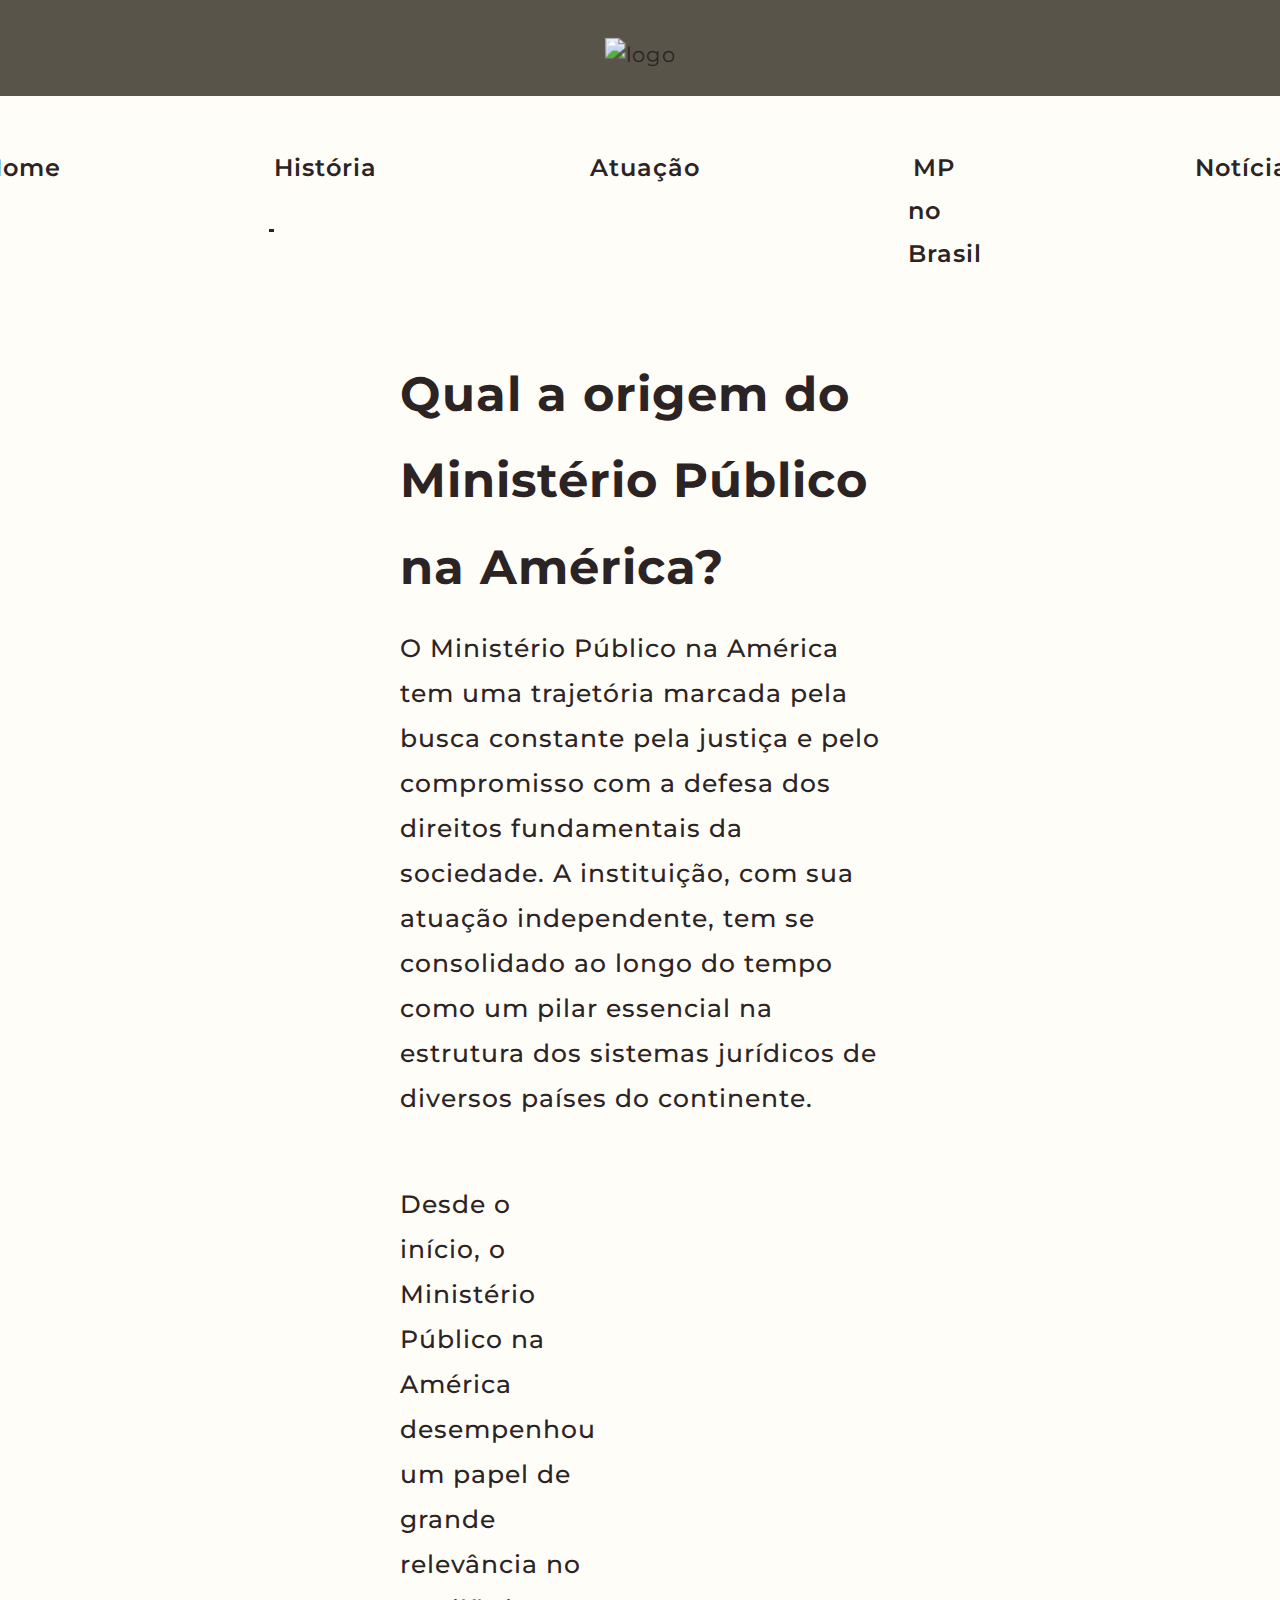
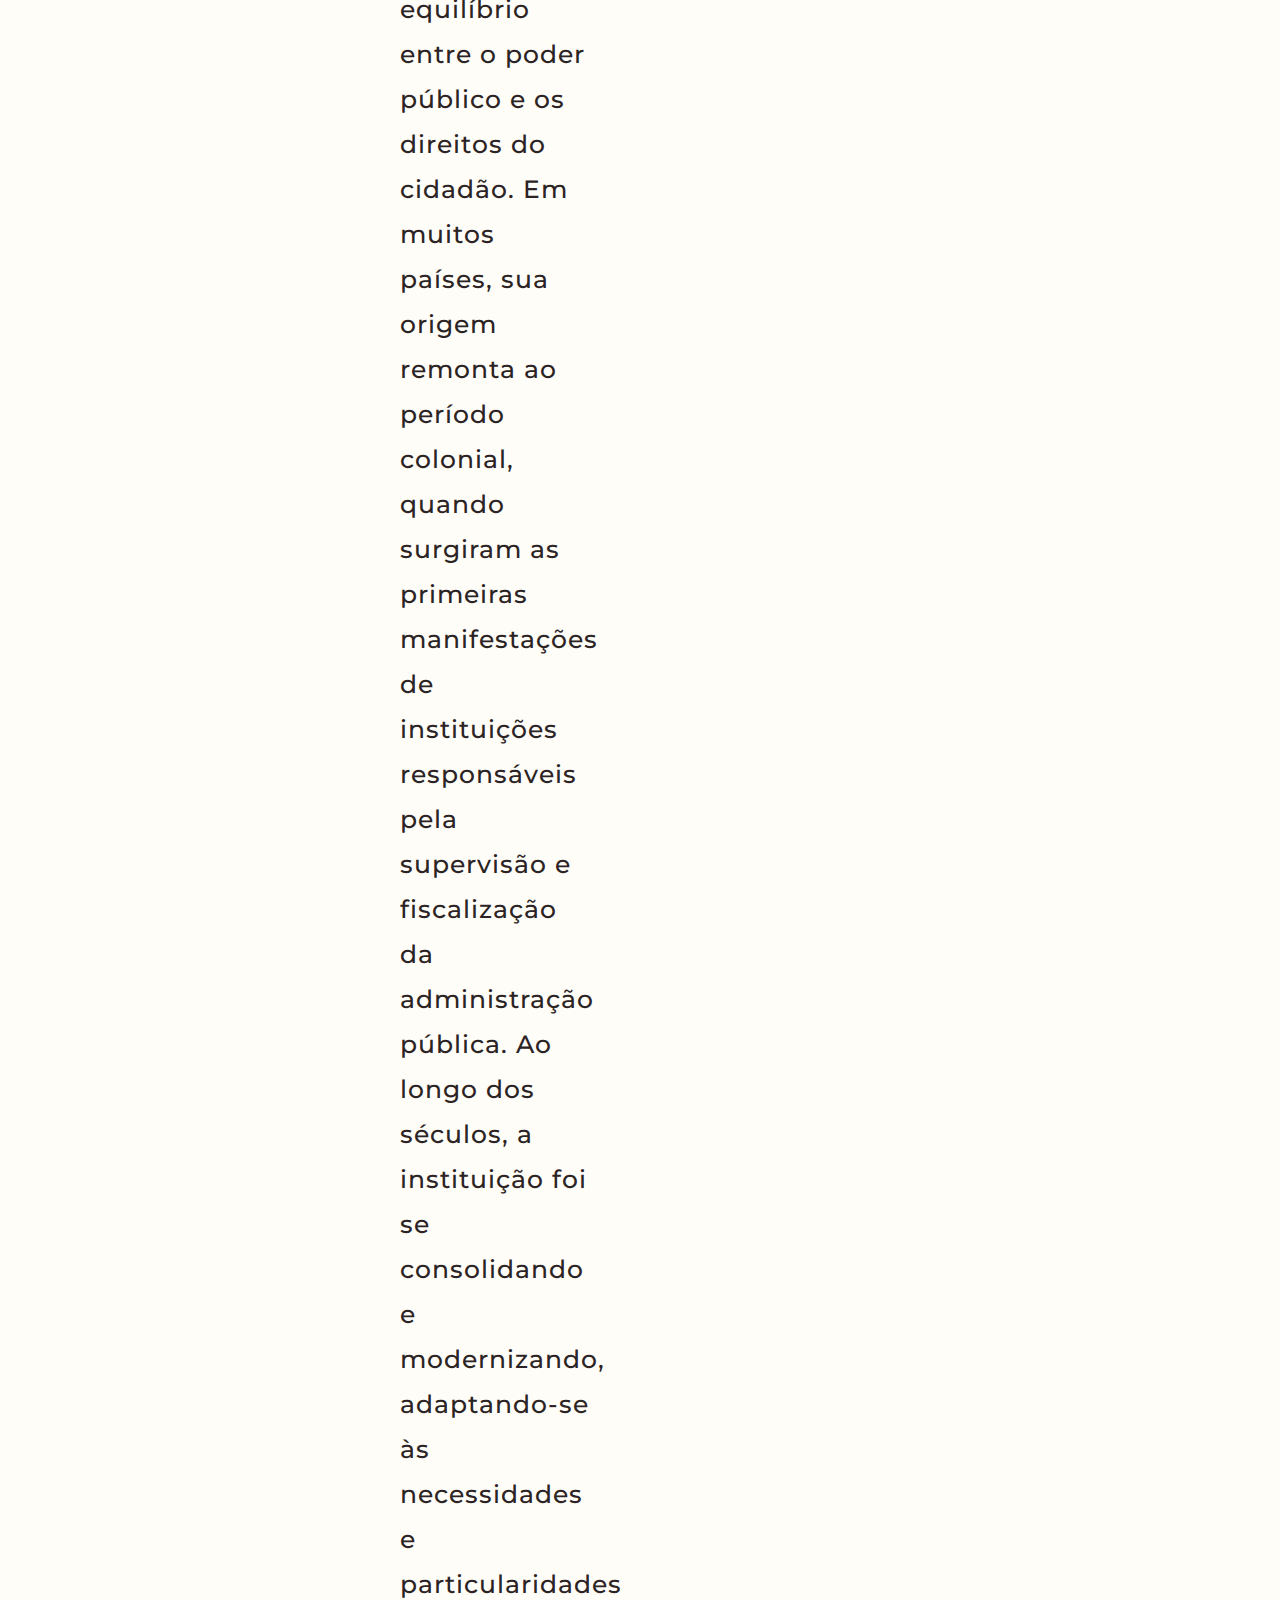
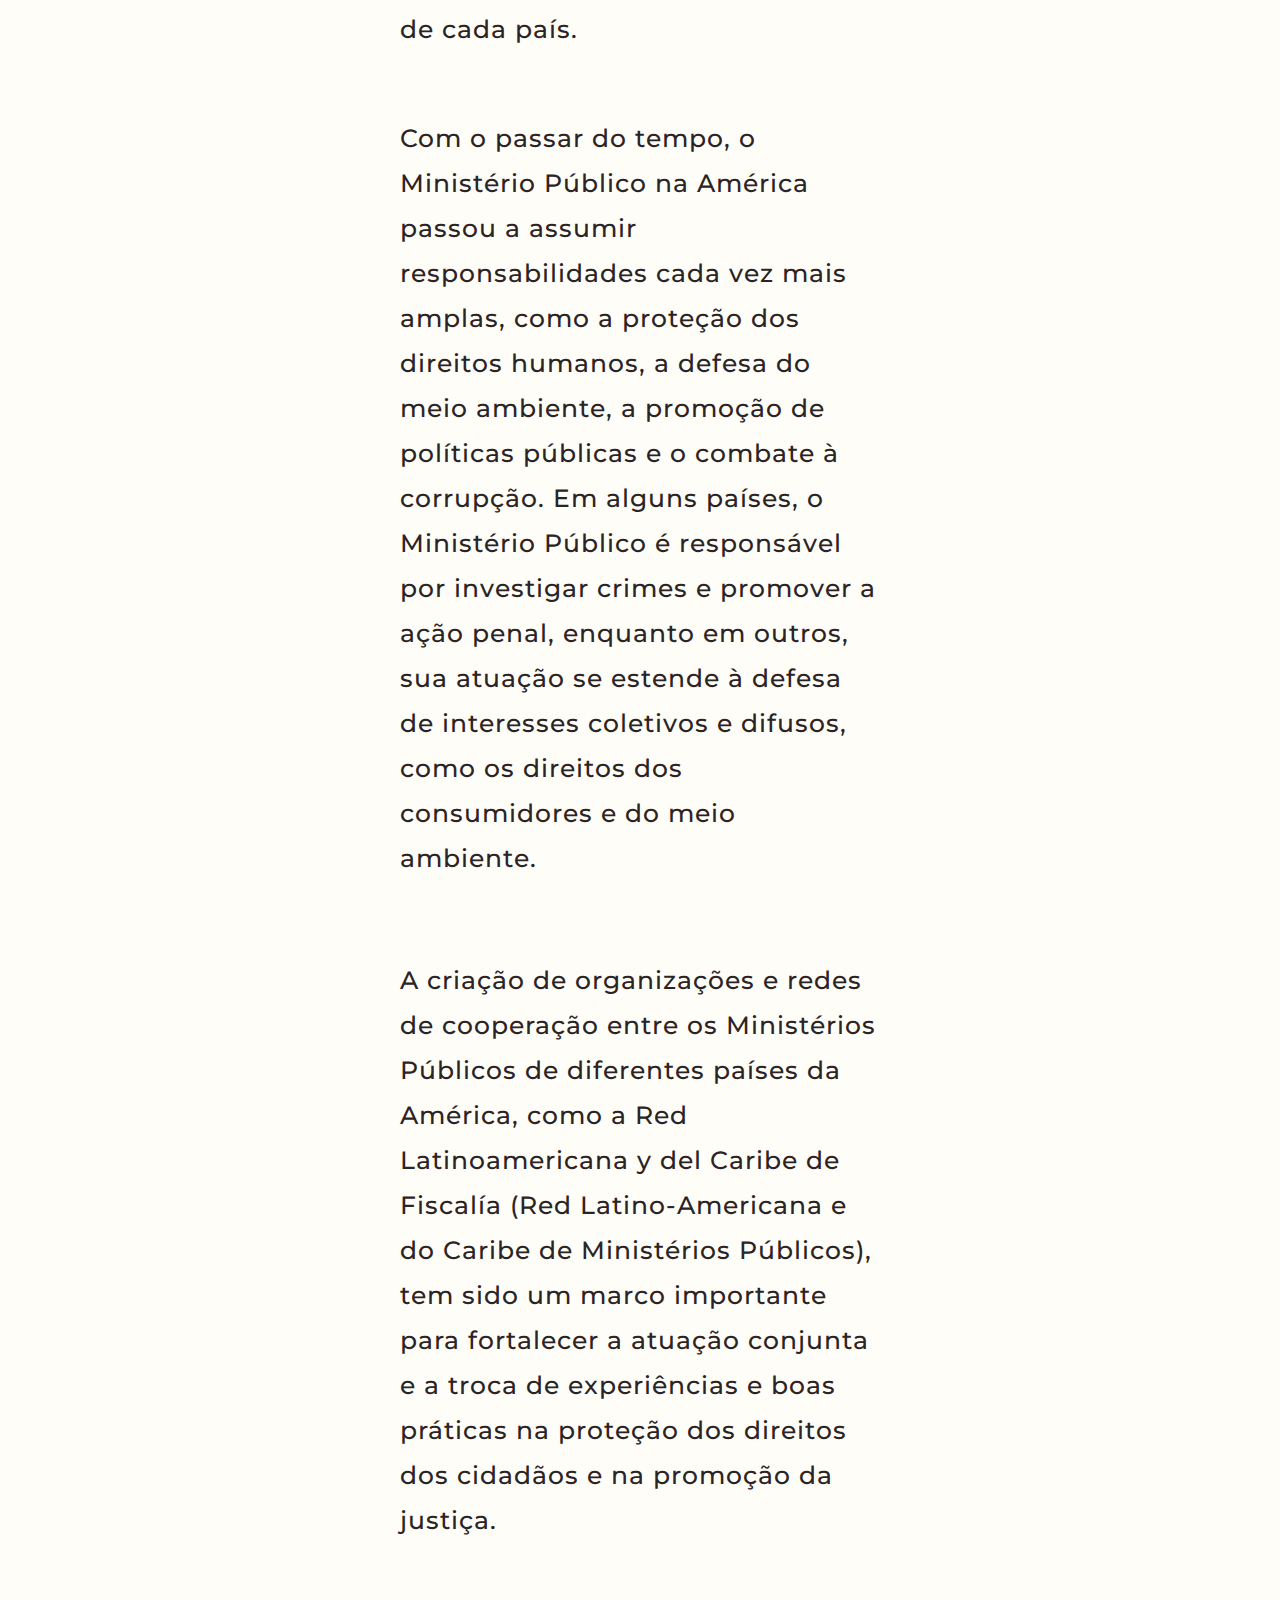
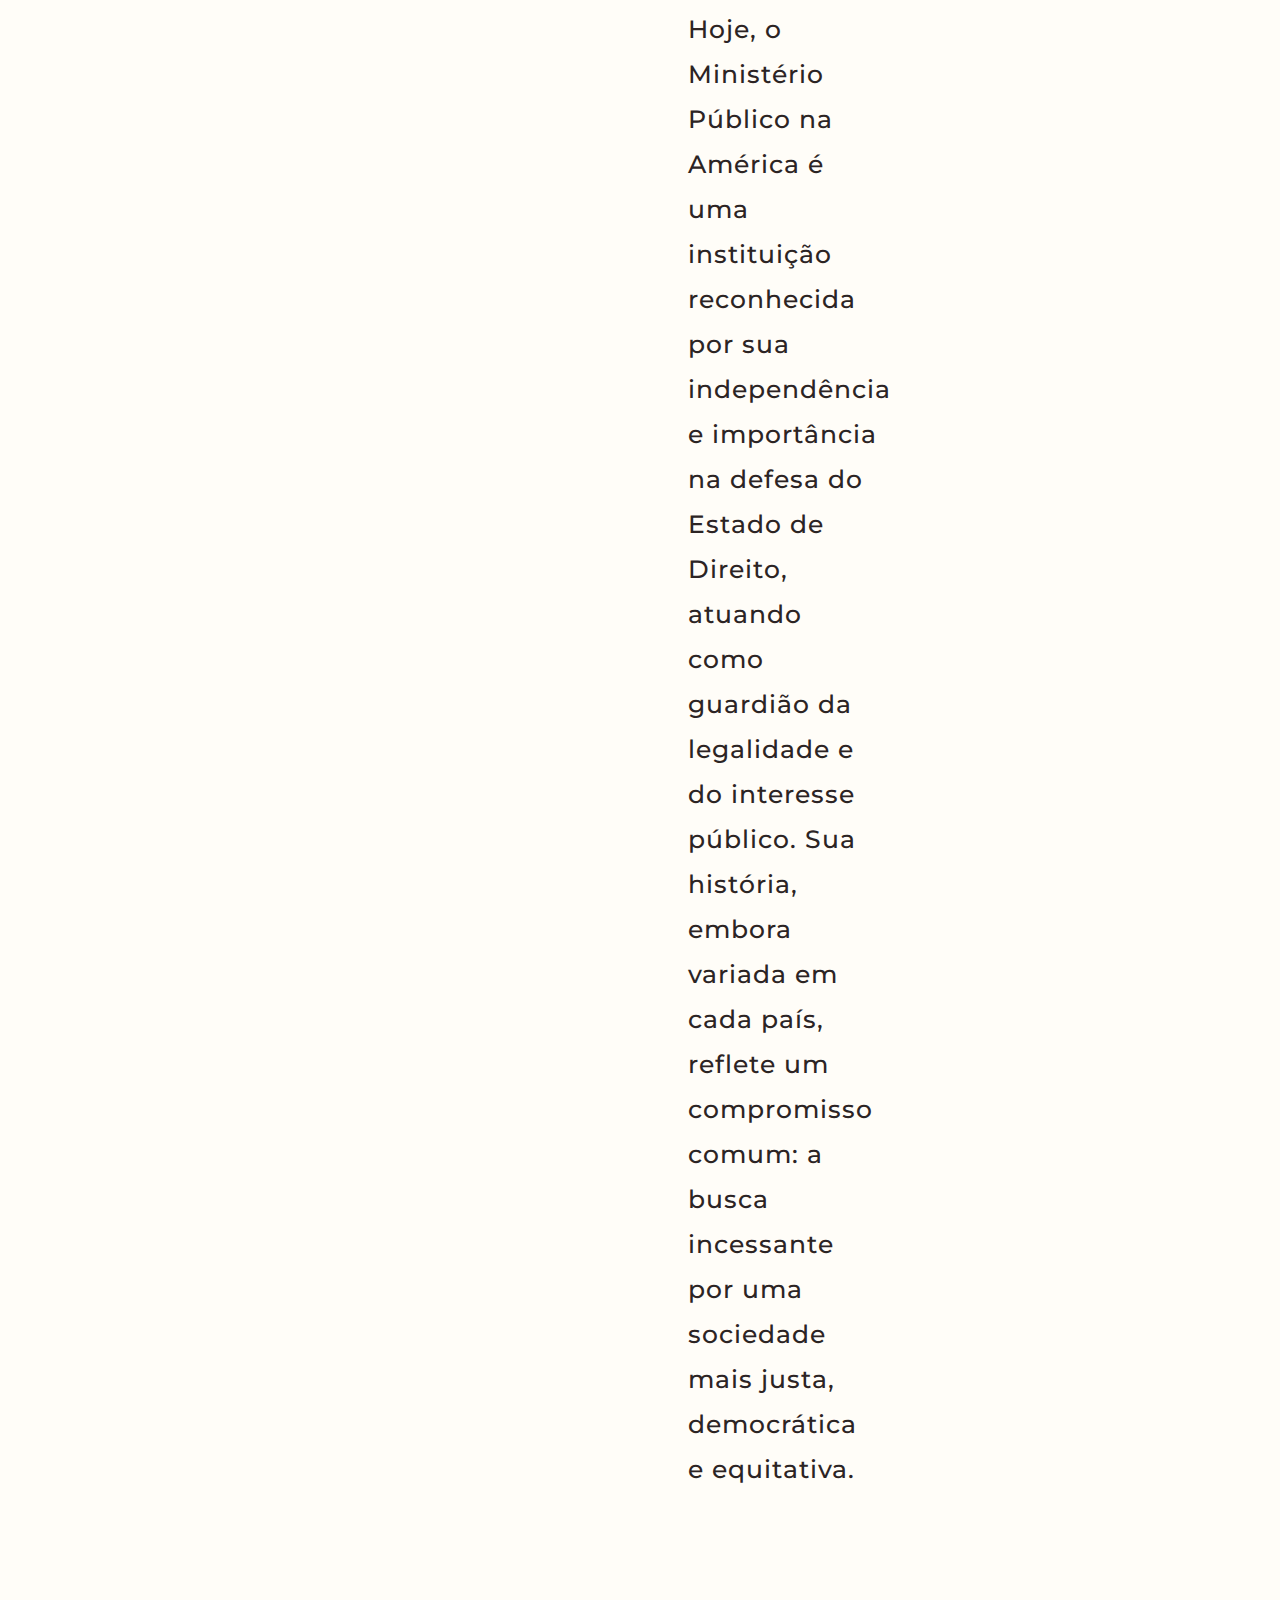
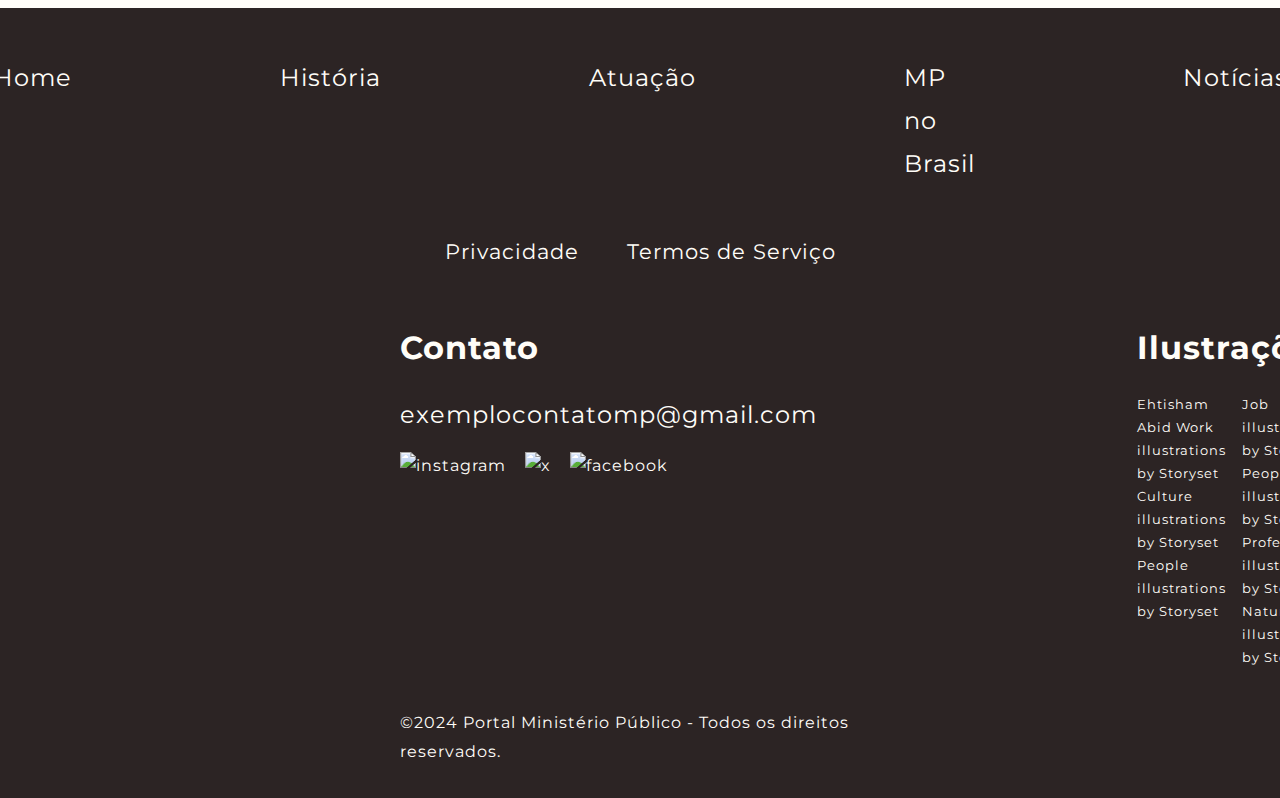
==== pages/historia.html @ 8041ede0 "adicionando páginas e suas estilizações" ====
<!DOCTYPE html>
<html lang="pt-br">

<head>
    <meta charset="UTF-8">
    <meta name="viewport" content="width=device-width, initial-scale=1.0">
    <title>Portal Ministério Público</title>
    <link rel="icon" href="../img/quadra (1).png" type="image/png">
    <link rel="stylesheet" href="../style/historia.css">
</head>

<body>
    <header>
        <div class="header">
            <img src="../img/logo.svg" alt="logo">
        </div>
    </header>

    <section id="hero_content">
        <section class="hero">
            <div class="hero_pages">
                <nav>
                    <ul class="nav_links">
                        <li><a href="home.html">Home</a></li>
                        <li><a href="historia.html" class="active">História</a></li>
                        <li><a href="atuacao.html">Atuação</a></li>
                        <li><a href="mp_brasil.html">MP no Brasil</a></li>
                        <li><a href="noticias.html">Notícias</a></li>
                    </ul>
                </nav>
            </div>
        </section>
    
        <h1>Qual a origem do Ministério Público na América?</h1>
        <div class="paragraph_1">
            <p>O Ministério Público na América tem uma trajetória marcada pela busca constante pela justiça e pelo compromisso com a defesa dos direitos fundamentais da sociedade. A instituição, com sua atuação independente, tem se consolidado ao longo do tempo como um pilar essencial na estrutura dos sistemas jurídicos de diversos países do continente.</p>
            &nbsp;
        </div>

        <div class="paragraph_2">
            <div class="paragraph_2_text">
                <p>Desde o início, o Ministério Público na América desempenhou um papel de grande relevância no equilíbrio entre o poder público e os direitos do cidadão. Em muitos países, sua origem remonta ao período colonial, quando surgiram as primeiras manifestações de instituições responsáveis pela supervisão e fiscalização da administração pública. Ao longo dos séculos, a instituição foi se consolidando e modernizando, adaptando-se às necessidades e particularidades de cada país.</p>
            </div>
            <div class="image_p2">
                <img src="../img/Team goals-pana (1).svg" alt="">
            </div>
        </div>

        <div class="paragraph_3_4">
            <p>Com o passar do tempo, o Ministério Público na América passou a assumir responsabilidades cada vez mais amplas, como a proteção dos direitos humanos, a defesa do meio ambiente, a promoção de políticas públicas e o combate à corrupção. Em alguns países, o Ministério Público é responsável por investigar crimes e promover a ação penal, enquanto em outros, sua atuação se estende à defesa de interesses coletivos e difusos, como os direitos dos consumidores e do meio ambiente.</p>
            <p>&nbsp;</p>
            <p>A criação de organizações e redes de cooperação entre os Ministérios Públicos de diferentes países da América, como a Red Latinoamericana y del Caribe de Fiscalía (Red Latino-Americana e do Caribe de Ministérios Públicos), tem sido um marco importante para fortalecer a atuação conjunta e a troca de experiências e boas práticas na proteção dos direitos dos cidadãos e na promoção da justiça.</p>
        </div>

        <div class="paragraph_5">
            <div class="image_p5">
                <img src="../img/Lawyer-pana.svg" alt="">
            </div>
            <div class="paragraph_5_text">
                <p>Hoje, o Ministério Público na América é uma instituição reconhecida por sua independência e importância na defesa do Estado de Direito, atuando como guardião da legalidade e do interesse público. Sua história, embora variada em cada país, reflete um compromisso comum: a busca incessante por uma sociedade mais justa, democrática e equitativa.</p>
            </div>
        </div>
    </section>
    

    <footer class="footer">
        <div class="footer_pages">
            <nav>
                <ul class="footer_nav_links">
                    <a href="home.html">Home</a>
                    <a href="historia.html">História</a>
                    <a href="atuacao.html">Atuação</a>
                    <a href="mp_brasil.html">MP no Brasil</a>
                    <a href="noticias.html">Notícias</a>
                </ul>
            </nav>
        </div>

        <div class="privacy_terms">
            <a href="#">Privacidade</a>
            <a href="#">Termos de Serviço</a>
        </div>

        <section class="contact_credits">
            <div class="contact">
                <h1>Contato</h1>
                <p>exemplocontatomp@gmail.com</p>
                
                <div class="media">
                    <div class="media1">
                        <a href="#">
                            <img src="../img/instagram.svg" alt="instagram">
                        </a>
                    </div>
                    <div class="media2">
                        <a href="#">
                            <img src="../img/twitter.svg" alt="x">
                        </a>
                    </div>
                    <div class="media3">
                        <a href="#">
                            <img src="../img/facebook.svg" alt="facebook">
                        </a>
                    </div>
                </div>
            </div>

            <div class="credits">
                <h1>Ilustrações por:</h1>
                <div class="credits_links">
                    <div class="pt_1">
                        <a href="https://www.flaticon.com/br/autores/ehtisham-abid" title="Ehtisham Abid">Ehtisham Abid</a>
                        <a href="https://storyset.com/work">Work illustrations by Storyset</a>
                        <a href="https://storyset.com/culture">Culture illustrations by Storyset</a>
                        <a href="https://storyset.com/people">People illustrations by Storyset</a>
                    </div>
                    <div class="pt_2">
                        <a href="https://storyset.com/job">Job illustrations by Storyset</a>
                        <a href="https://storyset.com/people">People illustrations by Storyset</a>
                        <a href="https://storyset.com/professional">Professional illustrations by Storyset</a>
                        <a href="https://storyset.com/nature">Nature illustrations by Storyset</a>
                    </div>
    
                    <div class="pt_3">
                        <a href="https://storyset.com/money">Money illustrations by Storyset</a>
                        <a href="https://storyset.com/education">Education illustrations by Storyset</a>
                        <a href="https://storyset.com/security">Security illustrations by Storyset</a>
                    </div>
                </div>
            </div>
        </section>

        <div class="final">
            <img src="../img/logo.svg" alt="" class="footer_logo">
            <p>&copy2024 Portal Ministério Público - Todos os direitos reservados.</p>
        </div>
    </footer>
</body>
</html>
---- style/historia.css ----
@import url('https://fonts.googleapis.com/css2?family=Kablammo&family=Kreon:wght@300..700&family=Montserrat:ital,wght@0,100..900;1,100..900&display=swap');

/* Reset basico */
* {
    margin: 0;
    padding: 0;
    box-sizing: border-box;
}


body {
    background-color: #FFFDF8;
    color: #2C2424;
    font-family: "Montserrat", sans-serif;
    letter-spacing: 1px;
    line-height: 1.8;
}


header {
    background-color: #595449;
    height: 6rem;
    align-items: center;
    justify-content: center;
    display: flex;
}


.header {
    margin-top: 1rem;
    transform: scale(1.3);
}


#hero_content {
    padding: 3.125rem 25rem 6.25rem 25rem; /* cima, direita, baixo, esquerda */
}


nav ul {
    list-style: none;
    display: flex;
    justify-content: center;
    gap: 13rem;
}


nav ul li a {
    text-decoration: none;
    color: #2C2424;
    font-weight: 600;
    font-size: 1.50rem;
}


/* CSS para o Sublinhado Deslizante */
.nav_links a {
    position: relative;
    color: #2C2424; /* Cor do texto */
    text-decoration: none;
    padding: 5px;
    transition: color 0.3s ease; /* Transição para a cor do texto */
}


.nav_links a::after {
    content: '';
    position: absolute;
    left: 0;
    bottom: -2px; /* Posiciona a linha abaixo do texto */
    width: 100%;
    height: 3px; /* Espessura da linha */
    background: #2C2424; /* Cor da linha */
    transform: scaleX(0); /* Inicia invisível */
    transition: transform 0.3s ease; /* Transição suave */
}


/* Exibe a linha ao passar o mouse */
.nav_links a:hover::after {
    transform: scaleX(1);
}


/* Mantém a linha visível para o link ativo */
.nav_links a.active::after {
    transform: scaleX(1); /* Mantém o sublinhado */
}


/* Mudança de cor ao passar o mouse */
.nav_links a:hover {
    color: #2C2424;
}


/* Opcional: Muda a cor do texto para o link ativo */
.nav_links a.active {
    color: #2C2424;
}


#hero_content h1 {
    font-size: 3rem;
    margin-top: 2rem;
    margin-bottom: 1rem;
}


.paragraph_1 {
    font-size: 1.5625rem;
    font-weight: 500;
}


.paragraph_2 {
    display: flex;
    gap: 12rem;
    margin-bottom: 3rem;
}


.paragraph_2_text {
    font-size: 1.5625rem;
    font-weight: 500;
    width: 40%;
}


.image_p2 {
    width: 45%;
    height: auto;
}


.paragraph_3_4 {
    font-size: 1.5625rem;
    font-weight: 500;
}


.paragraph_5 {
    display: flex;
    gap: 17rem;
    margin-top: 4rem;
}



.image_p5 {
    width: 40%;
    height: auto;
}


.paragraph_5_text {
    font-size: 1.5625rem;
    font-weight: 500;
    width: 40%;
}



.footer {
    background-color: #2C2424;
    color: #FFFDF8;
    padding: 3rem 25rem 1rem 25rem;
}


.footer a {
    color: #FFFDF8;
    text-decoration: none;
}


.footer a:hover {
    text-decoration: underline;
}


.footer_nav_links a {
    font-size: 1.5rem;
}


.privacy_terms {
    margin-top: 3rem;
    display: flex;
    align-items: center;
    justify-content: center;
    gap: 3rem;
    font-size: 1.3rem;
}


.contact_credits {
    display: flex;
    gap: 20rem;
    margin-top: 3rem;
}


.contact p {
    font-size: 1.5rem;
}


.contact h1, p {
    margin-bottom: 1rem;
}


.media {
    display: flex;
    text-decoration: none;
    gap: 1.2rem;
}


.media img {
    height: 3rem;
}


.credits h1 {
    margin-bottom: 1rem;
}


.credits_links {
    display: flex;
    gap: 1rem;
    font-size: 0.8rem;
}


.final {
    display: grid;
    place-items: center; /* Centraliza horizontal e verticalmente */
    margin-top: 2rem;
}


.final img {
    transform: scale(1.2);
    margin-bottom: 0.5rem;
}
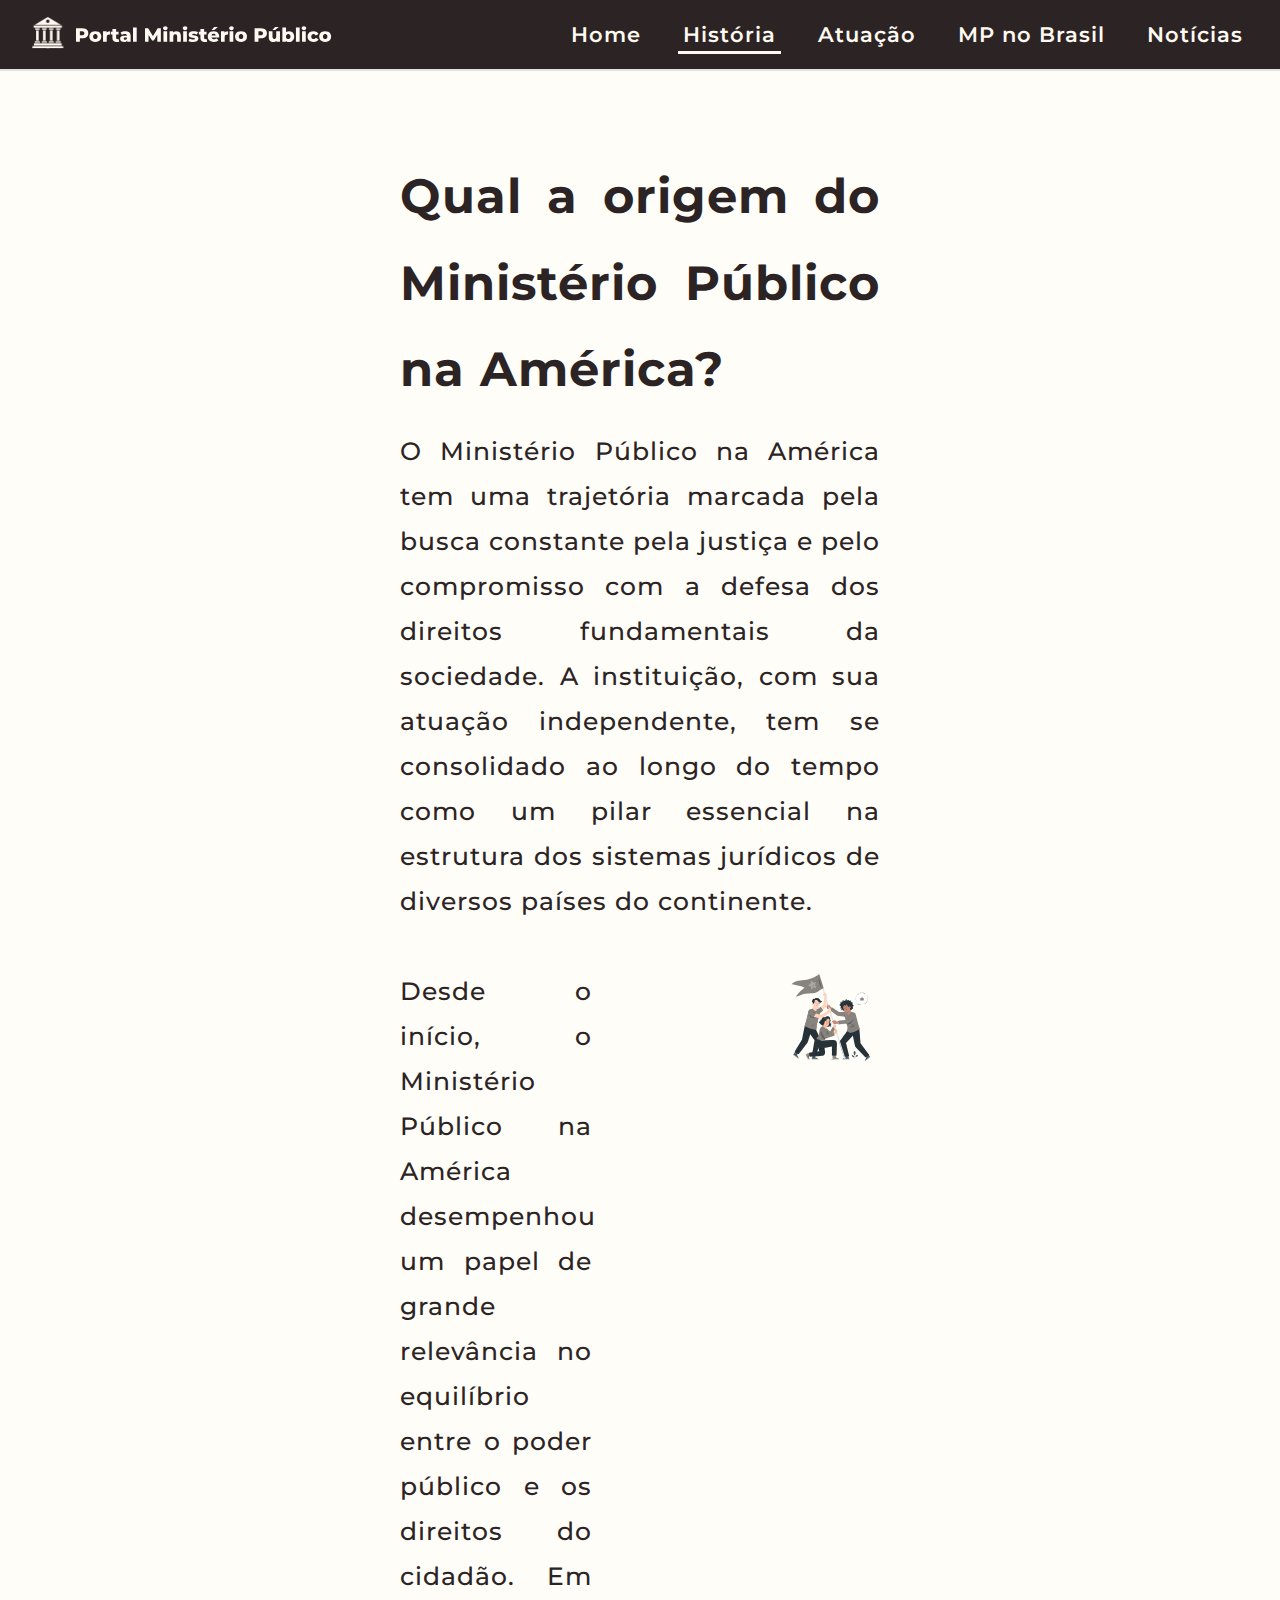
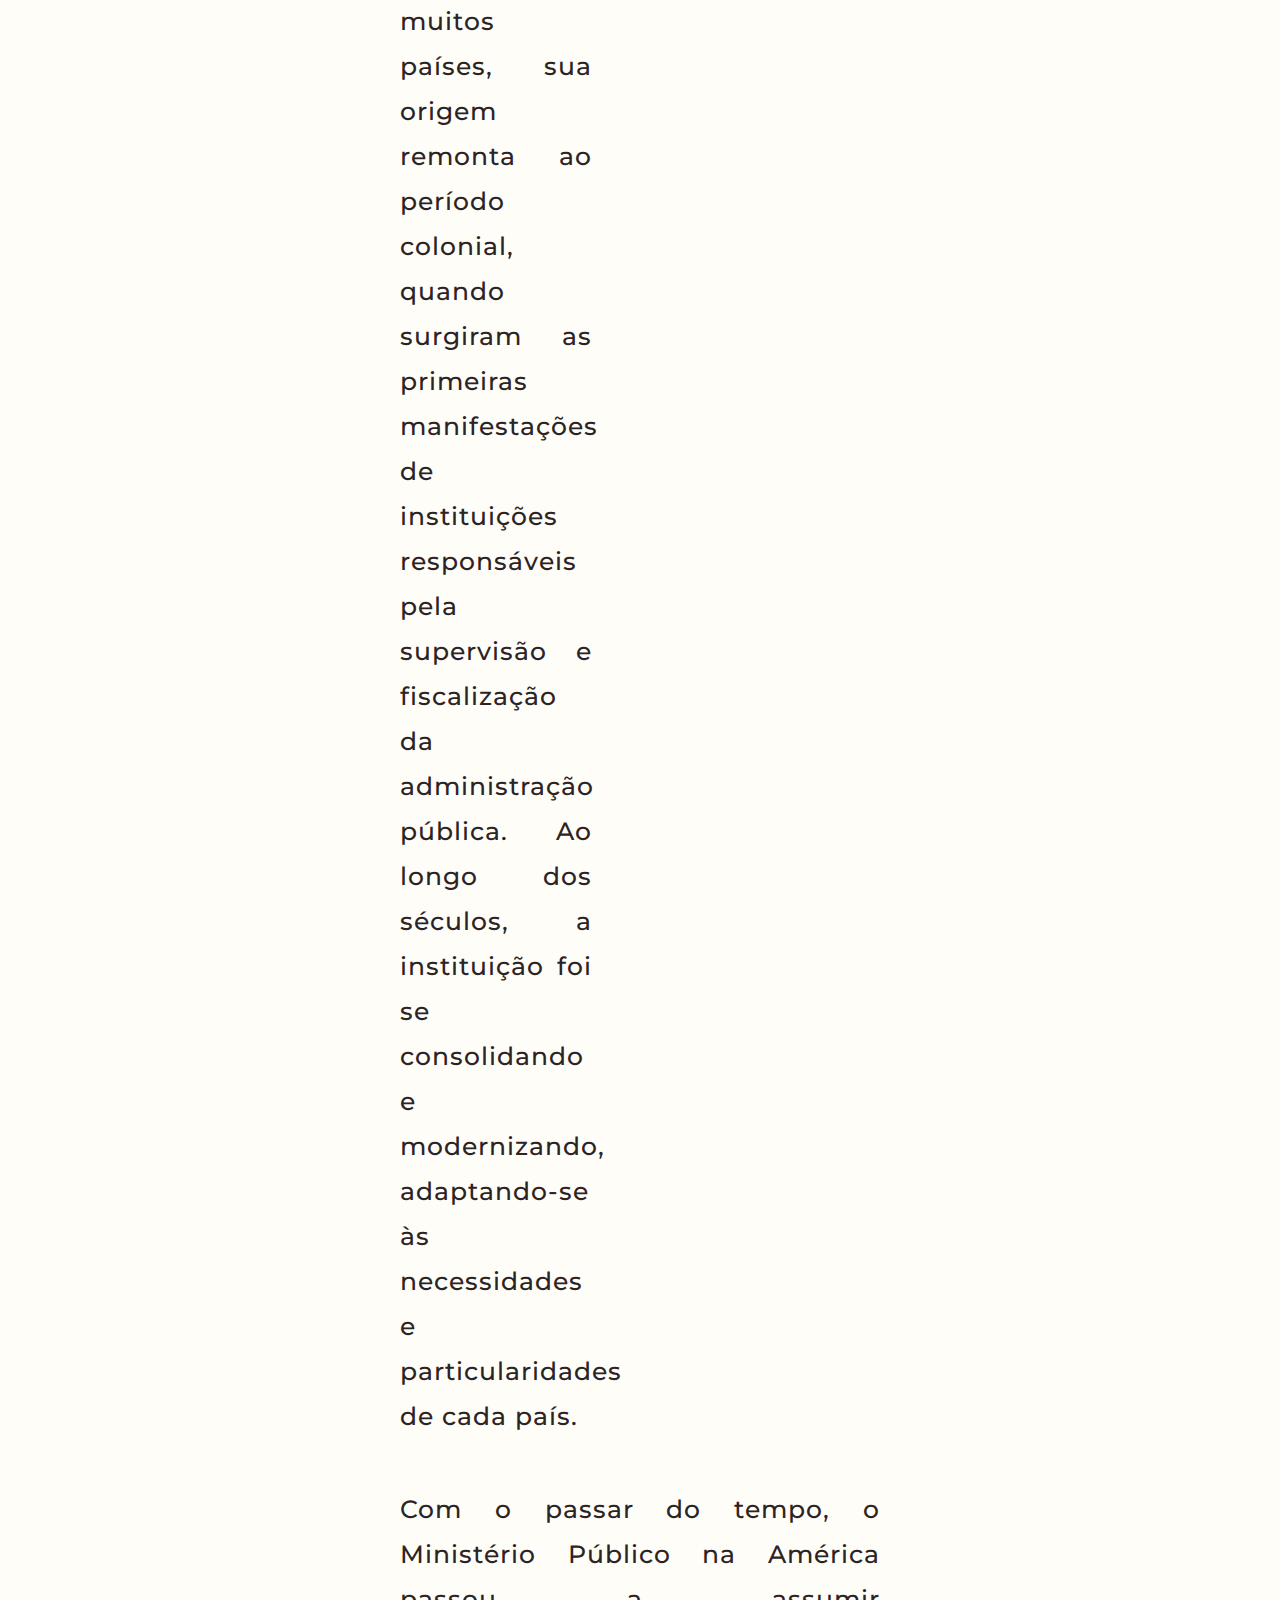
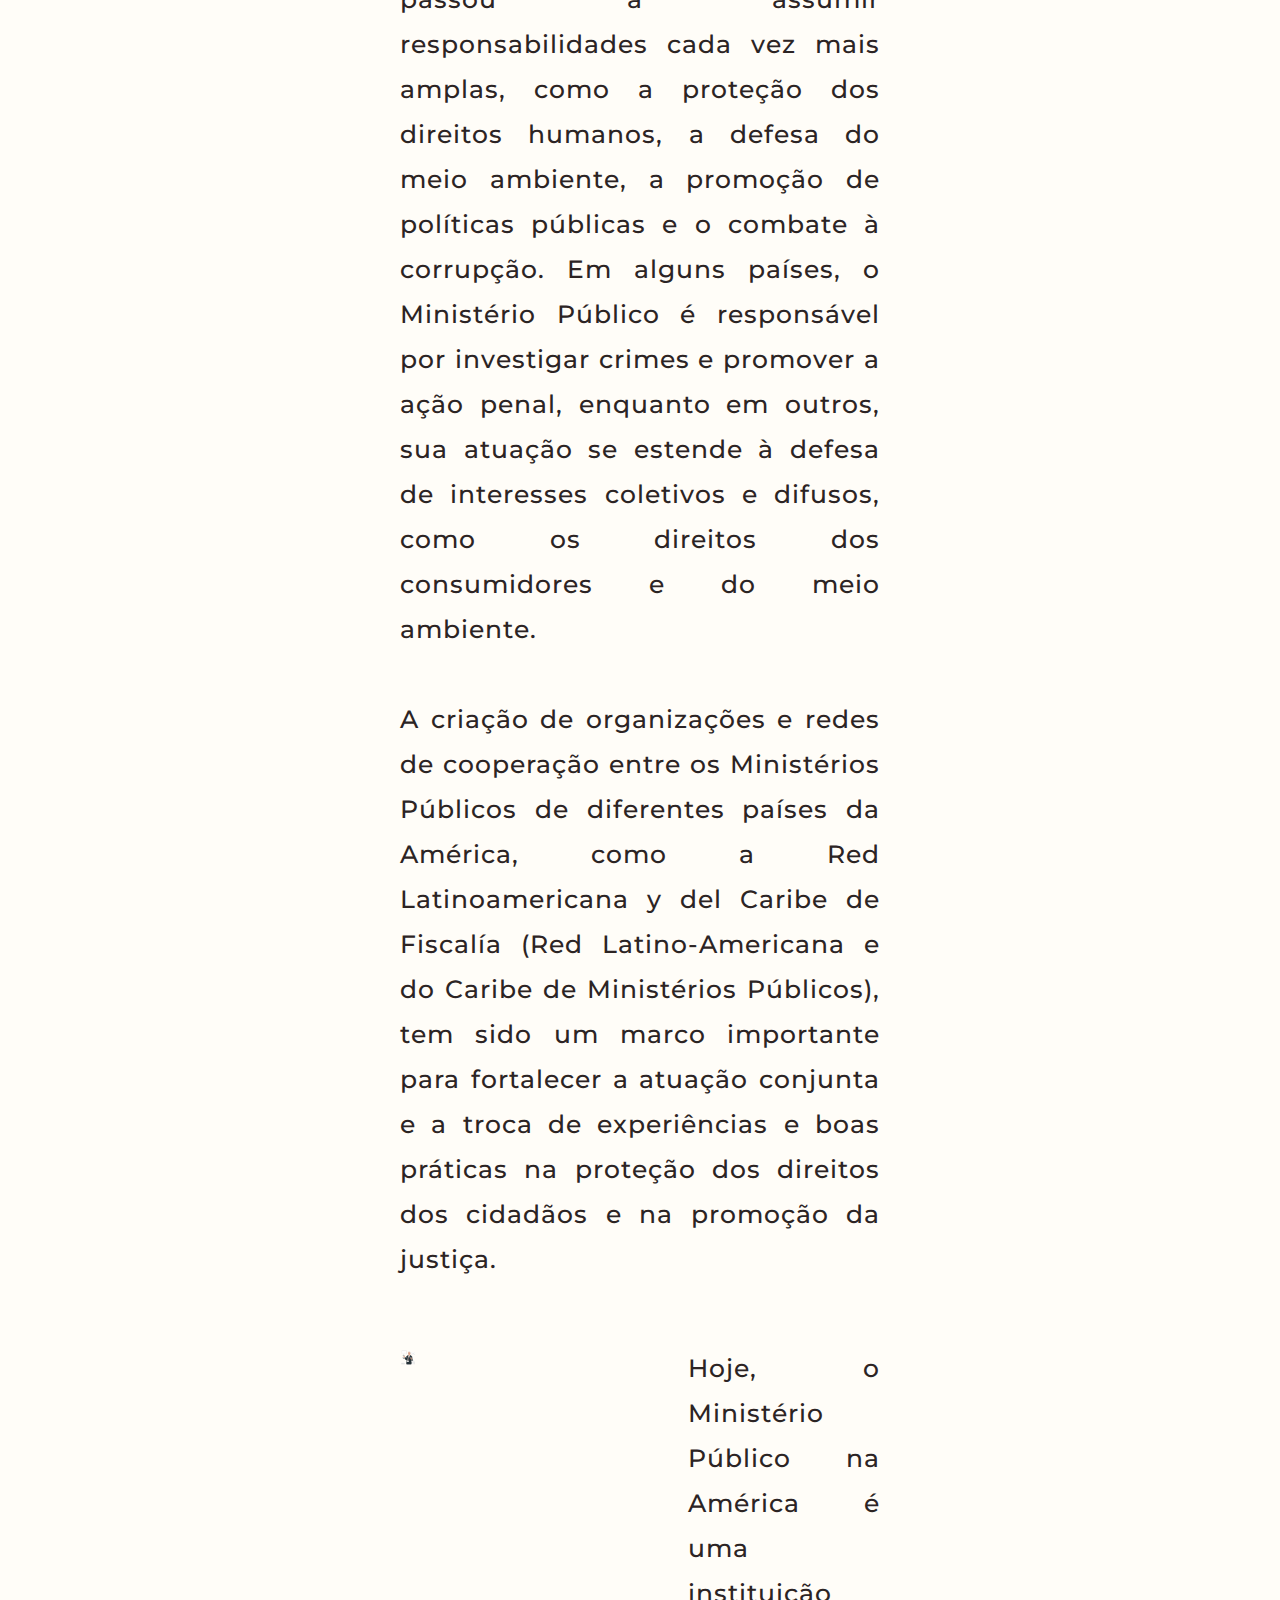
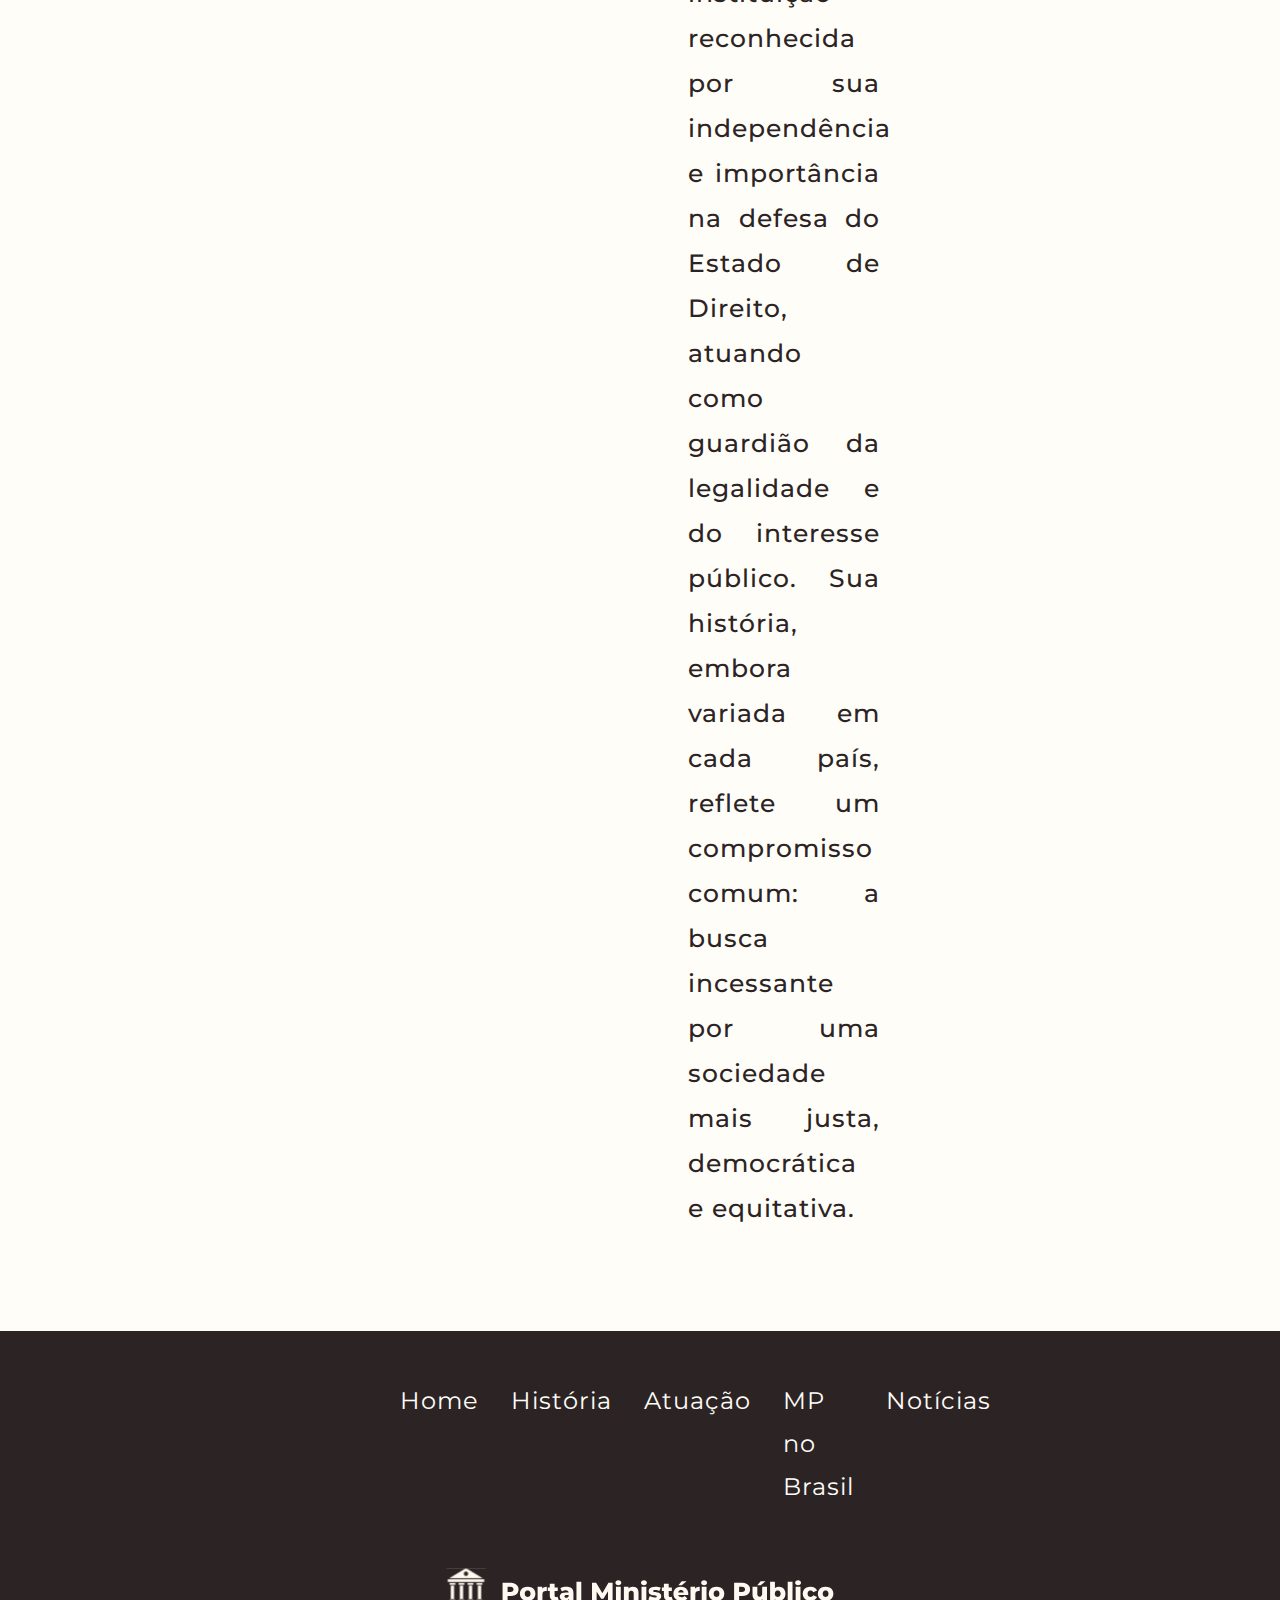
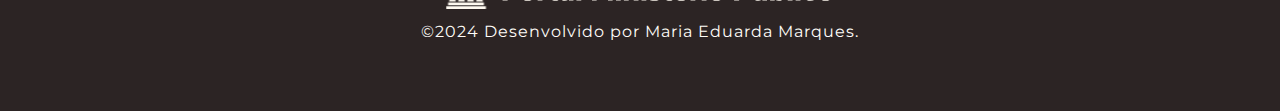
==== commit af98c3a1: "pages html" ====
--- a/pages/historia.html
+++ b/pages/historia.html
@@ -12,25 +12,20 @@
 <body>
     <header>
         <div class="header">
-            <img src="../img/logo.svg" alt="logo">
+            <img src="../img/logo.svg" alt="logo" class="logo">
+            <nav>
+                <ul class="nav_links">
+                    <li><a href="home.html">Home</a></li>
+                    <li><a href="historia.html" class="active">História</a></li>
+                    <li><a href="atuacao.html">Atuação</a></li>
+                    <li><a href="mp_brasil.html">MP no Brasil</a></li>
+                    <li><a href="noticias.html">Notícias</a></li>
+                </ul>
+            </nav>
         </div>
     </header>
 
     <section id="hero_content">
-        <section class="hero">
-            <div class="hero_pages">
-                <nav>
-                    <ul class="nav_links">
-                        <li><a href="home.html">Home</a></li>
-                        <li><a href="historia.html" class="active">História</a></li>
-                        <li><a href="atuacao.html">Atuação</a></li>
-                        <li><a href="mp_brasil.html">MP no Brasil</a></li>
-                        <li><a href="noticias.html">Notícias</a></li>
-                    </ul>
-                </nav>
-            </div>
-        </section>
-    
         <h1>Qual a origem do Ministério Público na América?</h1>
         <div class="paragraph_1">
             <p>O Ministério Público na América tem uma trajetória marcada pela busca constante pela justiça e pelo compromisso com a defesa dos direitos fundamentais da sociedade. A instituição, com sua atuação independente, tem se consolidado ao longo do tempo como um pilar essencial na estrutura dos sistemas jurídicos de diversos países do continente.</p>
@@ -76,63 +71,9 @@
             </nav>
         </div>
 
-        <div class="privacy_terms">
-            <a href="#">Privacidade</a>
-            <a href="#">Termos de Serviço</a>
-        </div>
-
-        <section class="contact_credits">
-            <div class="contact">
-                <h1>Contato</h1>
-                <p>exemplocontatomp@gmail.com</p>
-                
-                <div class="media">
-                    <div class="media1">
-                        <a href="#">
-                            <img src="../img/instagram.svg" alt="instagram">
-                        </a>
-                    </div>
-                    <div class="media2">
-                        <a href="#">
-                            <img src="../img/twitter.svg" alt="x">
-                        </a>
-                    </div>
-                    <div class="media3">
-                        <a href="#">
-                            <img src="../img/facebook.svg" alt="facebook">
-                        </a>
-                    </div>
-                </div>
-            </div>
-
-            <div class="credits">
-                <h1>Ilustrações por:</h1>
-                <div class="credits_links">
-                    <div class="pt_1">
-                        <a href="https://www.flaticon.com/br/autores/ehtisham-abid" title="Ehtisham Abid">Ehtisham Abid</a>
-                        <a href="https://storyset.com/work">Work illustrations by Storyset</a>
-                        <a href="https://storyset.com/culture">Culture illustrations by Storyset</a>
-                        <a href="https://storyset.com/people">People illustrations by Storyset</a>
-                    </div>
-                    <div class="pt_2">
-                        <a href="https://storyset.com/job">Job illustrations by Storyset</a>
-                        <a href="https://storyset.com/people">People illustrations by Storyset</a>
-                        <a href="https://storyset.com/professional">Professional illustrations by Storyset</a>
-                        <a href="https://storyset.com/nature">Nature illustrations by Storyset</a>
-                    </div>
-    
-                    <div class="pt_3">
-                        <a href="https://storyset.com/money">Money illustrations by Storyset</a>
-                        <a href="https://storyset.com/education">Education illustrations by Storyset</a>
-                        <a href="https://storyset.com/security">Security illustrations by Storyset</a>
-                    </div>
-                </div>
-            </div>
-        </section>
-
         <div class="final">
             <img src="../img/logo.svg" alt="" class="footer_logo">
-            <p>&copy2024 Portal Ministério Público - Todos os direitos reservados.</p>
+            <p>&copy2024 Desenvolvido por Maria Eduarda Marques.</p>
         </div>
     </footer>
 </body>
--- a/style/historia.css
+++ b/style/historia.css
@@ -1,165 +1,150 @@
 @import url('https://fonts.googleapis.com/css2?family=Kablammo&family=Kreon:wght@300..700&family=Montserrat:ital,wght@0,100..900;1,100..900&display=swap');
 
-/* Reset basico */
+/* Reset básico */
 * {
     margin: 0;
     padding: 0;
     box-sizing: border-box;
 }
 
-
 body {
     background-color: #FFFDF8;
     color: #2C2424;
     font-family: "Montserrat", sans-serif;
-    letter-spacing: 1px;
+    letter-spacing: 0.0625rem; /* 1px em rem */
     line-height: 1.8;
+    text-align: justify;
 }
 
-
 header {
-    background-color: #595449;
-    height: 6rem;
-    align-items: center;
-    justify-content: center;
-    display: flex;
+    padding: 1rem 2rem; /* Espaçamento interno */
+    background-color: #2C2424; /* Cor de fundo opcional */
+    border-bottom: solid 0.125rem #e2e2e2; /* Linha inferior opcional */
 }
 
-
+/* Div principal do cabeçalho */
 .header {
-    margin-top: 1rem;
-    transform: scale(1.3);
+    display: flex;
+    align-items: center;
+    justify-content: space-between; /* Espaça a logo e os links */
 }
 
-
-#hero_content {
-    padding: 3.125rem 25rem 6.25rem 25rem; /* cima, direita, baixo, esquerda */
+/* Logo */
+.logo {
+    width: 18.75rem; /* 300px em rem */
+    height: auto;
 }
 
-
+/* Links de navegação */
 nav ul {
     list-style: none;
     display: flex;
-    justify-content: center;
-    gap: 13rem;
+    gap: 2rem;
+    margin: 0;
+    padding: 0;
 }
-
 
 nav ul li a {
     text-decoration: none;
-    color: #2C2424;
+    color: #FFFAF1;
     font-weight: 600;
-    font-size: 1.50rem;
+    font-size: 1.3rem; /* 20.8px em rem */
 }
-
 
 /* CSS para o Sublinhado Deslizante */
 .nav_links a {
     position: relative;
-    color: #2C2424; /* Cor do texto */
+    color: #FFFAF1; /* Cor do texto */
     text-decoration: none;
-    padding: 5px;
+    padding: 0.3125rem; /* 5px em rem */
     transition: color 0.3s ease; /* Transição para a cor do texto */
 }
-
 
 .nav_links a::after {
     content: '';
     position: absolute;
     left: 0;
-    bottom: -2px; /* Posiciona a linha abaixo do texto */
+    bottom: -0.125rem; /* -2px em rem */
     width: 100%;
-    height: 3px; /* Espessura da linha */
-    background: #2C2424; /* Cor da linha */
+    height: 0.1875rem; /* 3px em rem */
+    background: #FFFAF1; /* Cor da linha */
     transform: scaleX(0); /* Inicia invisível */
     transition: transform 0.3s ease; /* Transição suave */
 }
-
 
 /* Exibe a linha ao passar o mouse */
 .nav_links a:hover::after {
     transform: scaleX(1);
 }
 
-
 /* Mantém a linha visível para o link ativo */
 .nav_links a.active::after {
     transform: scaleX(1); /* Mantém o sublinhado */
 }
 
-
 /* Mudança de cor ao passar o mouse */
 .nav_links a:hover {
-    color: #2C2424;
+    color: #FFFAF1;
 }
-
 
 /* Opcional: Muda a cor do texto para o link ativo */
 .nav_links a.active {
-    color: #2C2424;
+    color: #FFFAF1;
 }
 
+#hero_content {
+    padding: 3.125rem 25rem 6.25rem 25rem; /* cima, direita, baixo, esquerda */
+}
 
 #hero_content h1 {
-    font-size: 3rem;
-    margin-top: 2rem;
-    margin-bottom: 1rem;
+    font-size: 3rem; /* 48px em rem */
+    margin-top: 2rem; /* 32px em rem */
+    margin-bottom: 1rem; /* 16px em rem */
 }
 
-
 .paragraph_1 {
-    font-size: 1.5625rem;
+    font-size: 1.5625rem; /* 25px em rem */
     font-weight: 500;
 }
 
-
 .paragraph_2 {
     display: flex;
-    gap: 12rem;
-    margin-bottom: 3rem;
+    gap: 12rem; /* 192px em rem */
+    margin-bottom: 3rem; /* 48px em rem */
 }
 
-
 .paragraph_2_text {
-    font-size: 1.5625rem;
+    font-size: 1.5625rem; /* 25px em rem */
     font-weight: 500;
     width: 40%;
 }
-
 
 .image_p2 {
     width: 45%;
     height: auto;
 }
 
-
 .paragraph_3_4 {
-    font-size: 1.5625rem;
+    font-size: 1.5625rem; /* 25px em rem */
     font-weight: 500;
 }
 
-
 .paragraph_5 {
     display: flex;
-    gap: 17rem;
-    margin-top: 4rem;
+    gap: 17rem; /* 272px em rem */
+    margin-top: 4rem; /* 64px em rem */
 }
-
-
 
 .image_p5 {
     width: 40%;
     height: auto;
 }
 
-
 .paragraph_5_text {
-    font-size: 1.5625rem;
+    font-size: 1.5625rem; /* 25px em rem */
     font-weight: 500;
     width: 40%;
 }
-
-
 
 .footer {
     background-color: #2C2424;
@@ -167,82 +152,28 @@
     padding: 3rem 25rem 1rem 25rem;
 }
 
-
 .footer a {
     color: #FFFDF8;
     text-decoration: none;
+    margin-bottom: 2rem; /* 32px em rem */
 }
-
 
 .footer a:hover {
     text-decoration: underline;
 }
 
-
 .footer_nav_links a {
-    font-size: 1.5rem;
+    font-size: 1.5rem; /* 24px em rem */
 }
-
-
-.privacy_terms {
-    margin-top: 3rem;
-    display: flex;
-    align-items: center;
-    justify-content: center;
-    gap: 3rem;
-    font-size: 1.3rem;
-}
-
-
-.contact_credits {
-    display: flex;
-    gap: 20rem;
-    margin-top: 3rem;
-}
-
-
-.contact p {
-    font-size: 1.5rem;
-}
-
-
-.contact h1, p {
-    margin-bottom: 1rem;
-}
-
-
-.media {
-    display: flex;
-    text-decoration: none;
-    gap: 1.2rem;
-}
-
-
-.media img {
-    height: 3rem;
-}
-
-
-.credits h1 {
-    margin-bottom: 1rem;
-}
-
-
-.credits_links {
-    display: flex;
-    gap: 1rem;
-    font-size: 0.8rem;
-}
-
 
 .final {
     display: grid;
     place-items: center; /* Centraliza horizontal e verticalmente */
-    margin-top: 2rem;
+    margin-top: 2rem; /* 32px em rem */
+    margin-bottom: 3rem; /* 48px em rem */
 }
-
 
 .final img {
     transform: scale(1.2);
-    margin-bottom: 0.5rem;
-}+    margin-bottom: 0.5rem; /* 8px em rem */
+}
